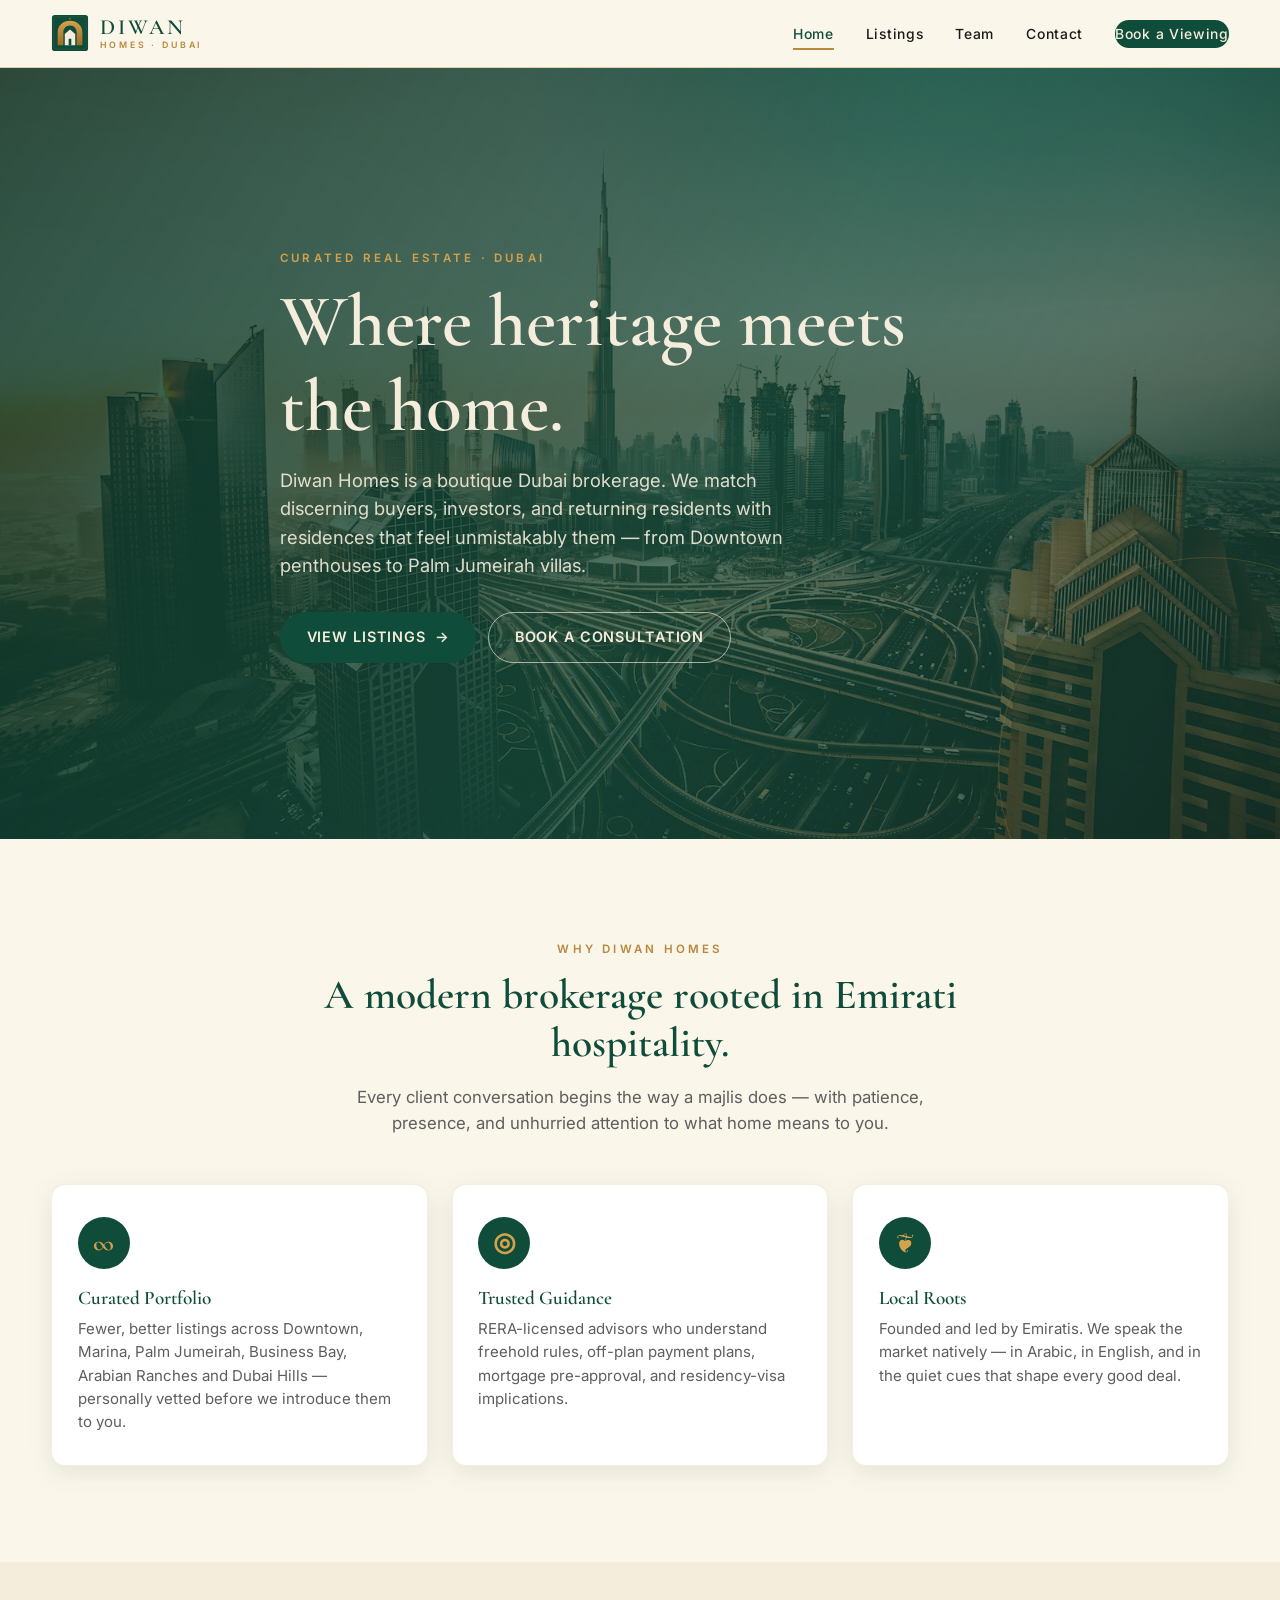
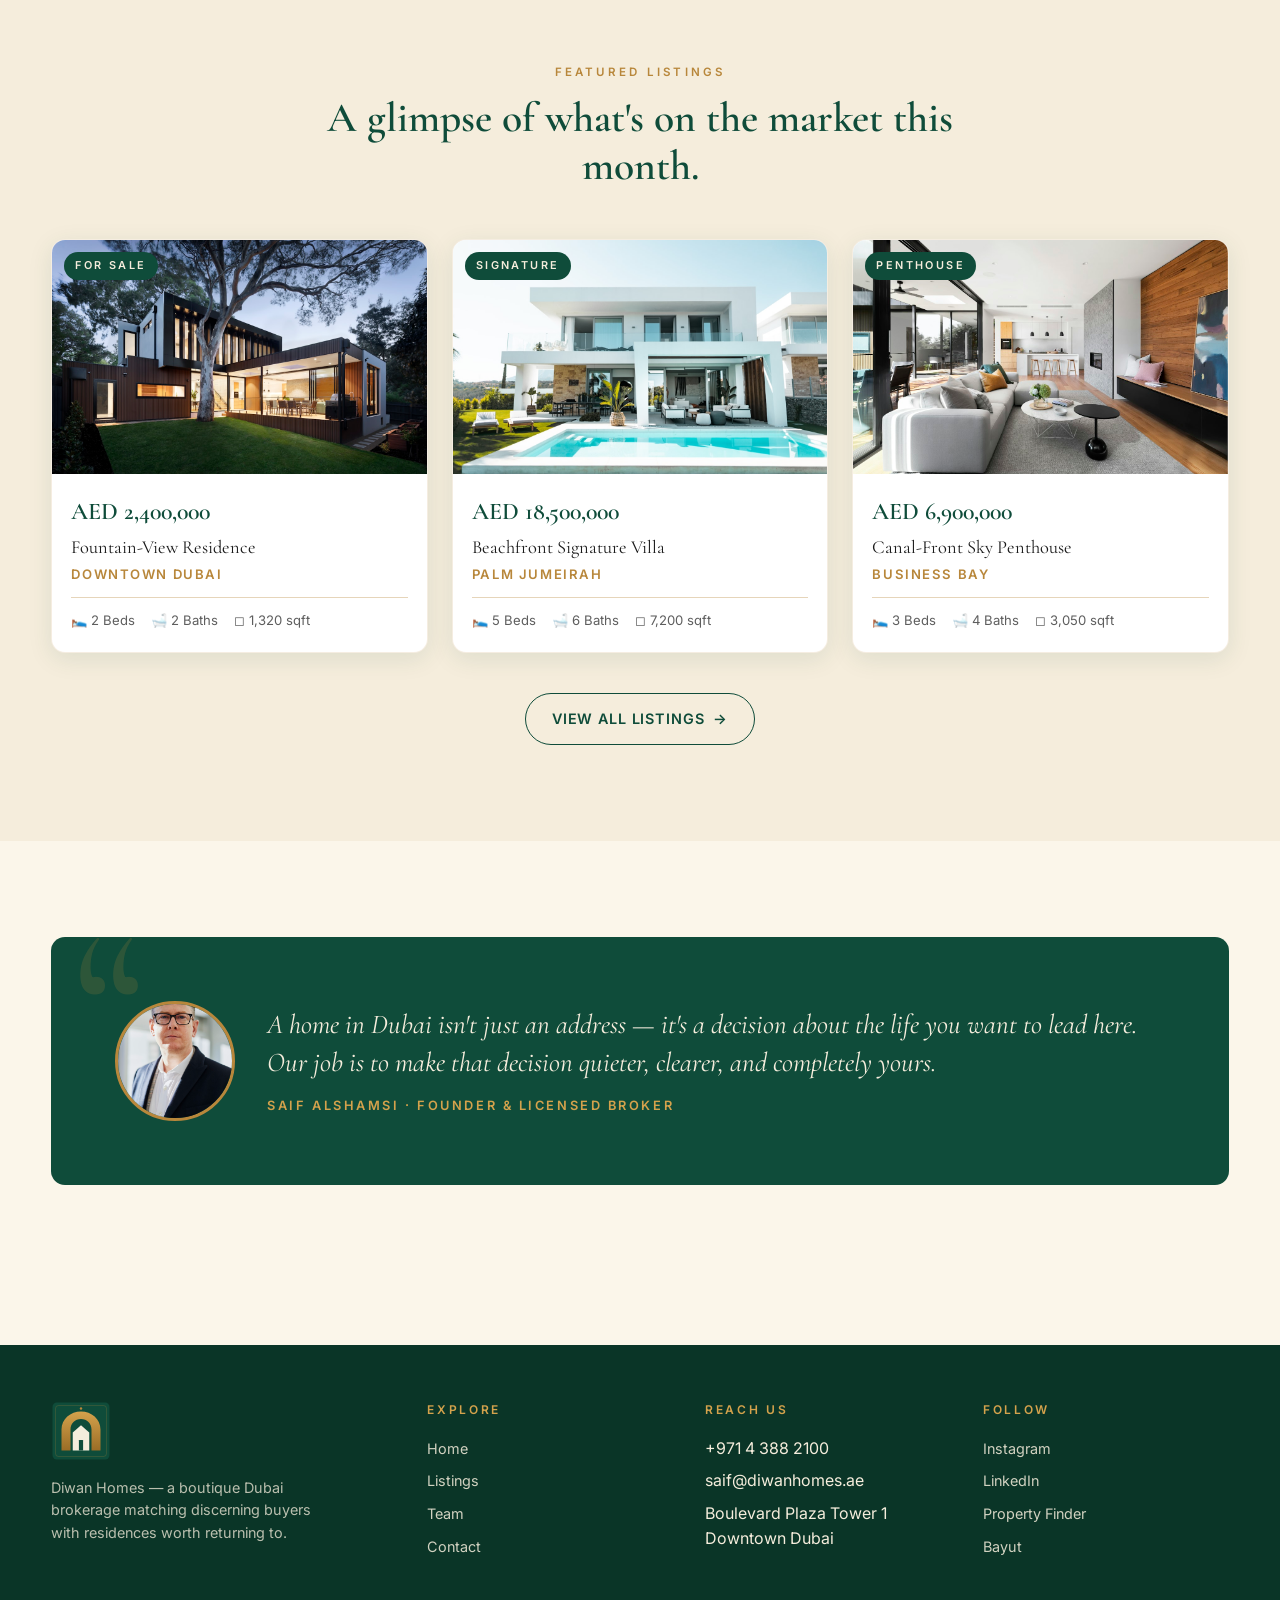
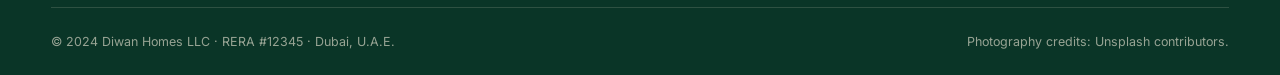
==== index.html @ 39e85931 "Initial commit: Diwan Homes brand identity website Static multi-page site for Real Estate Practice H" ====
<!doctype html>
<html lang="en">
<head>
<meta charset="utf-8">
<meta name="viewport" content="width=device-width, initial-scale=1">
<title>Diwan Homes — Dubai Real Estate | Where Heritage Meets the Home</title>
<meta name="description" content="Diwan Homes is a Dubai-based real estate brokerage curating apartments, villas, and off-plan investments across the Emirate. Founded by Saif Alshamsi.">
<meta property="og:title" content="Diwan Homes — Dubai Real Estate">
<meta property="og:description" content="Curated properties across the Emirate of Dubai.">
<meta property="og:image" content="assets/logo-color.png">
<meta property="og:type" content="website">
<link rel="icon" type="image/svg+xml" href="assets/mark.svg">
<link rel="apple-touch-icon" href="assets/favicon-source.png">
<link rel="preconnect" href="https://fonts.googleapis.com">
<link rel="preconnect" href="https://fonts.gstatic.com" crossorigin>
<link href="https://fonts.googleapis.com/css2?family=Cormorant+Garamond:wght@500;600;700&family=Inter:wght@400;500;600&display=swap" rel="stylesheet">
<link rel="stylesheet" href="css/styles.css">
</head>
<body>

<header class="site-header">
  <div class="container nav">
    <a class="nav-brand" href="index.html">
      <img src="assets/mark.svg" alt="">
      <span class="stack">
        <span>DIWAN</span>
        <span class="sub">Homes &middot; Dubai</span>
      </span>
    </a>
    <button class="nav-toggle" aria-label="Toggle navigation" aria-expanded="false"><span></span></button>
    <ul class="nav-links">
      <li><a href="index.html">Home</a></li>
      <li><a href="listings.html">Listings</a></li>
      <li><a href="team.html">Team</a></li>
      <li><a href="contact.html">Contact</a></li>
      <li><a class="nav-cta" href="contact.html">Book a Viewing</a></li>
    </ul>
  </div>
</header>

<!-- HERO -->
<section class="hero">
  <div class="container hero-inner">
    <span class="eyebrow">Curated Real Estate &middot; Dubai</span>
    <h1>Where heritage meets the home.</h1>
    <p>Diwan Homes is a boutique Dubai brokerage. We match discerning buyers, investors, and returning residents with residences that feel unmistakably them &mdash; from Downtown penthouses to Palm Jumeirah villas.</p>
    <div class="hero-ctas">
      <a class="btn btn-primary" href="listings.html">View Listings <span class="arrow">&rarr;</span></a>
      <a class="btn btn-ghost" href="contact.html">Book a Consultation</a>
    </div>
  </div>
</section>

<!-- VALUE PROPS -->
<section>
  <div class="container">
    <div class="section-title">
      <span class="eyebrow">Why Diwan Homes</span>
      <h2>A modern brokerage rooted in Emirati hospitality.</h2>
      <p>Every client conversation begins the way a majlis does &mdash; with patience, presence, and unhurried attention to what home means to you.</p>
    </div>
    <div class="value-grid">
      <div class="value-card">
        <div class="icon">&#8734;</div>
        <h3>Curated Portfolio</h3>
        <p>Fewer, better listings across Downtown, Marina, Palm Jumeirah, Business Bay, Arabian Ranches and Dubai Hills &mdash; personally vetted before we introduce them to you.</p>
      </div>
      <div class="value-card">
        <div class="icon">&#9678;</div>
        <h3>Trusted Guidance</h3>
        <p>RERA-licensed advisors who understand freehold rules, off-plan payment plans, mortgage pre-approval, and residency-visa implications.</p>
      </div>
      <div class="value-card">
        <div class="icon">&#10086;</div>
        <h3>Local Roots</h3>
        <p>Founded and led by Emiratis. We speak the market natively &mdash; in Arabic, in English, and in the quiet cues that shape every good deal.</p>
      </div>
    </div>
  </div>
</section>

<!-- FEATURED LISTINGS -->
<section style="background:var(--cream);">
  <div class="container">
    <div class="section-title">
      <span class="eyebrow">Featured Listings</span>
      <h2>A glimpse of what's on the market this month.</h2>
    </div>
    <div class="featured-grid">
      <a class="prop-card" href="listings.html">
        <div class="thumb">
          <span class="tag">For Sale</span>
          <img src="assets/prop-downtown-apt.jpg" alt="Downtown Dubai 2BR apartment">
        </div>
        <div class="body">
          <div class="price">AED 2,400,000</div>
          <div class="title">Fountain-View Residence</div>
          <div class="neighborhood">Downtown Dubai</div>
          <div class="specs"><span>&#128716; 2 Beds</span><span>&#128705; 2 Baths</span><span>&#9723; 1,320 sqft</span></div>
        </div>
      </a>
      <a class="prop-card" href="listings.html">
        <div class="thumb">
          <span class="tag">Signature</span>
          <img src="assets/prop-palm-villa.jpg" alt="Palm Jumeirah 5BR villa">
        </div>
        <div class="body">
          <div class="price">AED 18,500,000</div>
          <div class="title">Beachfront Signature Villa</div>
          <div class="neighborhood">Palm Jumeirah</div>
          <div class="specs"><span>&#128716; 5 Beds</span><span>&#128705; 6 Baths</span><span>&#9723; 7,200 sqft</span></div>
        </div>
      </a>
      <a class="prop-card" href="listings.html">
        <div class="thumb">
          <span class="tag">Penthouse</span>
          <img src="assets/prop-businessbay-penthouse.jpg" alt="Business Bay penthouse">
        </div>
        <div class="body">
          <div class="price">AED 6,900,000</div>
          <div class="title">Canal-Front Sky Penthouse</div>
          <div class="neighborhood">Business Bay</div>
          <div class="specs"><span>&#128716; 3 Beds</span><span>&#128705; 4 Baths</span><span>&#9723; 3,050 sqft</span></div>
        </div>
      </a>
    </div>
    <div style="text-align:center; margin-top:2.5rem;">
      <a class="btn btn-outline" href="listings.html">View All Listings <span class="arrow">&rarr;</span></a>
    </div>
  </div>
</section>

<!-- FOUNDER QUOTE -->
<section>
  <div class="container">
    <div class="quote-block">
      <div class="headshot"><img src="assets/agent-saif.jpg" alt="Saif Alshamsi"></div>
      <div>
        <blockquote>
          A home in Dubai isn't just an address &mdash; it's a decision about the life you want to lead here. Our job is to make that decision quieter, clearer, and completely yours.
        </blockquote>
        <div class="attrib">Saif Alshamsi &middot; Founder &amp; Licensed Broker</div>
      </div>
    </div>
  </div>
</section>

<!-- FOOTER -->
<footer class="site-footer">
  <div class="container">
    <div class="footer-grid">
      <div class="footer-brand">
        <img src="assets/mark.svg" alt="Diwan Homes mark">
        <p>Diwan Homes &mdash; a boutique Dubai brokerage matching discerning buyers with residences worth returning to.</p>
      </div>
      <div class="footer-col">
        <h4>Explore</h4>
        <ul>
          <li><a href="index.html">Home</a></li>
          <li><a href="listings.html">Listings</a></li>
          <li><a href="team.html">Team</a></li>
          <li><a href="contact.html">Contact</a></li>
        </ul>
      </div>
      <div class="footer-col">
        <h4>Reach Us</h4>
        <ul>
          <li>+971 4 388 2100</li>
          <li>saif@diwanhomes.ae</li>
          <li>Boulevard Plaza Tower 1<br>Downtown Dubai</li>
        </ul>
      </div>
      <div class="footer-col">
        <h4>Follow</h4>
        <ul>
          <li><a href="#">Instagram</a></li>
          <li><a href="#">LinkedIn</a></li>
          <li><a href="#">Property Finder</a></li>
          <li><a href="#">Bayut</a></li>
        </ul>
      </div>
    </div>
    <div class="footer-bottom">
      <span>&copy; 2024 Diwan Homes LLC &middot; RERA #12345 &middot; Dubai, U.A.E.</span>
      <span>Photography credits: Unsplash contributors.</span>
    </div>
  </div>
</footer>

<script src="js/main.js"></script>
</body>
</html>
---- css/styles.css ----
/* =====================================================
   Diwan Homes — Dubai
   Design tokens shared with logo and business card
   ===================================================== */
:root{
  --emerald:#0F4C3A;
  --emerald-deep:#0A3527;
  --emerald-soft:#1A6B54;
  --bronze:#B8873B;
  --bronze-light:#D4A24C;
  --cream:#F5EDDC;
  --cream-soft:#FBF6EA;
  --charcoal:#1A1A1A;
  --muted:#5E5E5E;
  --border:rgba(184,135,59,0.35);
  --shadow-soft:0 6px 24px rgba(15,76,58,0.10);
  --shadow-hover:0 14px 40px rgba(15,76,58,0.18);

  --serif:'Cormorant Garamond', Georgia, 'Times New Roman', serif;
  --sans:'Inter', 'Segoe UI', -apple-system, BlinkMacSystemFont, Arial, sans-serif;

  --w-max:1200px;
  --radius:14px;
  --radius-sm:8px;
}

*{ box-sizing:border-box; }
html{ scroll-behavior:smooth; }
body{
  margin:0;
  font-family:var(--sans);
  color:var(--charcoal);
  background:var(--cream-soft);
  line-height:1.55;
  -webkit-font-smoothing:antialiased;
  -moz-osx-font-smoothing:grayscale;
}
img{ max-width:100%; display:block; }
a{ color:inherit; text-decoration:none; }

/* Typography ------------------------------------------------ */
.h-serif{ font-family:var(--serif); font-weight:600; line-height:1.1; letter-spacing:0.005em; }
h1,h2,h3{ font-family:var(--serif); font-weight:600; line-height:1.15; margin:0 0 0.4em; color:var(--emerald); }
h1{ font-size:clamp(2.4rem, 5vw, 4rem); }
h2{ font-size:clamp(1.8rem, 3.5vw, 2.6rem); }
h3{ font-size:1.35rem; color:var(--charcoal); }
p{ margin:0 0 1em; color:var(--muted); }
.eyebrow{
  display:inline-block;
  font-size:0.72rem; letter-spacing:0.28em; text-transform:uppercase;
  color:var(--bronze); font-weight:600; margin-bottom:0.8rem;
}

/* Layout containers ---------------------------------------- */
.container{ width:min(var(--w-max), 92%); margin:0 auto; }
section{ padding:clamp(3.5rem, 8vw, 6rem) 0; }
.section-title{ text-align:center; max-width:640px; margin:0 auto 3rem; }
.section-title p{ font-size:1.05rem; }

/* Buttons --------------------------------------------------- */
.btn{
  display:inline-flex; align-items:center; gap:0.55rem;
  padding:0.85rem 1.6rem;
  font-family:var(--sans); font-weight:600; font-size:0.9rem;
  letter-spacing:0.06em; text-transform:uppercase;
  border-radius:999px; border:1.5px solid transparent;
  cursor:pointer; transition:all 0.25s ease;
  text-decoration:none;
}
.btn-primary{ background:var(--emerald); color:var(--cream); }
.btn-primary:hover{ background:var(--emerald-deep); transform:translateY(-1px); box-shadow:var(--shadow-hover); }
.btn-ghost{ background:transparent; color:var(--cream); border-color:rgba(245,237,220,0.65); }
.btn-ghost:hover{ background:var(--cream); color:var(--emerald); }
.btn-outline{ background:transparent; color:var(--emerald); border-color:var(--emerald); }
.btn-outline:hover{ background:var(--emerald); color:var(--cream); }
.btn .arrow{ display:inline-block; transition:transform 0.2s; }
.btn:hover .arrow{ transform:translateX(3px); }

/* Header / navigation ------------------------------------- */
.site-header{
  position:sticky; top:0; z-index:50;
  background:rgba(251,246,234,0.94);
  backdrop-filter:blur(10px);
  border-bottom:1px solid var(--border);
}
.nav{
  display:flex; justify-content:space-between; align-items:center;
  padding:0.9rem 0;
}
.nav-brand{ display:flex; align-items:center; gap:0.65rem; font-family:var(--serif); font-weight:600; color:var(--emerald); font-size:1.4rem; letter-spacing:0.08em; }
.nav-brand img{ width:38px; height:38px; }
.nav-brand .sub{ font-family:var(--sans); font-size:0.55rem; letter-spacing:0.32em; color:var(--bronze); text-transform:uppercase; font-weight:600; display:block; line-height:1; margin-top:2px; }
.nav-brand .stack{ display:flex; flex-direction:column; line-height:1; }
.nav-brand .stack span:first-child{ font-size:1.35rem; letter-spacing:0.14em; }

.nav-links{ display:flex; gap:2rem; align-items:center; list-style:none; margin:0; padding:0; }
.nav-links a{
  font-size:0.87rem; font-weight:500; letter-spacing:0.05em;
  color:var(--charcoal); position:relative; padding:0.35rem 0;
  transition:color 0.2s;
}
.nav-links a:hover, .nav-links a.active{ color:var(--emerald); }
.nav-links a.active::after{
  content:""; position:absolute; left:0; right:0; bottom:-2px;
  height:2px; background:var(--bronze);
}
.nav-cta{ background:var(--emerald); color:var(--cream) !important; padding:0.6rem 1.25rem; border-radius:999px; }
.nav-cta:hover{ background:var(--emerald-deep); }
.nav-cta::after{ display:none !important; }

.nav-toggle{
  display:none; background:transparent; border:none; cursor:pointer;
  width:44px; height:44px; padding:0; align-items:center; justify-content:center;
}
.nav-toggle span{
  display:block; width:24px; height:2px; background:var(--emerald);
  position:relative; transition:all 0.25s;
}
.nav-toggle span::before, .nav-toggle span::after{
  content:""; position:absolute; left:0; width:24px; height:2px; background:var(--emerald);
  transition:all 0.25s;
}
.nav-toggle span::before{ top:-7px; }
.nav-toggle span::after{ top:7px; }
.nav-toggle.open span{ background:transparent; }
.nav-toggle.open span::before{ top:0; transform:rotate(45deg); }
.nav-toggle.open span::after{ top:0; transform:rotate(-45deg); }

/* Hero ------------------------------------------------------ */
.hero{
  position:relative;
  min-height:82vh;
  display:flex; align-items:center;
  color:var(--cream);
  background:
    linear-gradient(120deg, rgba(10,53,39,0.86) 0%, rgba(15,76,58,0.72) 55%, rgba(10,53,39,0.6) 100%),
    url('../assets/hero-dubai.jpg') center/cover no-repeat;
  overflow:hidden;
}
.hero::after{
  content:""; position:absolute; right:-140px; bottom:-140px;
  width:420px; height:420px; border:1px solid rgba(184,135,59,0.25);
  border-radius:50%;
}
.hero-inner{ position:relative; z-index:2; max-width:720px; padding:5rem 0; }
.hero .eyebrow{ color:var(--bronze-light); }
.hero h1{ color:var(--cream); font-size:clamp(2.6rem, 6vw, 4.6rem); margin-bottom:1rem; }
.hero p{ color:rgba(245,237,220,0.9); font-size:1.15rem; max-width:520px; margin-bottom:2rem; }
.hero-ctas{ display:flex; gap:0.75rem; flex-wrap:wrap; }

/* Value props (Home) -------------------------------------- */
.value-grid{
  display:grid; grid-template-columns:repeat(3, 1fr); gap:1.5rem;
}
.value-card{
  background:#fff; border-radius:var(--radius);
  padding:2rem 1.6rem; box-shadow:var(--shadow-soft);
  border:1px solid rgba(184,135,59,0.15);
  transition:transform 0.25s, box-shadow 0.25s;
}
.value-card:hover{ transform:translateY(-4px); box-shadow:var(--shadow-hover); }
.value-card .icon{
  width:52px; height:52px; border-radius:50%;
  background:var(--emerald); color:var(--bronze-light);
  display:grid; place-items:center; margin-bottom:1.1rem;
  font-family:var(--serif); font-size:1.6rem; font-weight:600;
}
.value-card h3{ color:var(--emerald); margin-bottom:0.5rem; font-size:1.2rem; }
.value-card p{ font-size:0.94rem; margin:0; }

/* Featured listings strip (Home) --------------------------- */
.featured-grid{
  display:grid; grid-template-columns:repeat(3, 1fr); gap:1.5rem;
}

/* Property card (Home + Listings) -------------------------- */
.prop-card{
  background:#fff; border-radius:var(--radius); overflow:hidden;
  box-shadow:var(--shadow-soft);
  display:flex; flex-direction:column;
  transition:transform 0.25s, box-shadow 0.25s;
  border:1px solid rgba(184,135,59,0.15);
}
.prop-card:hover{ transform:translateY(-4px); box-shadow:var(--shadow-hover); }
.prop-card .thumb{
  aspect-ratio:16/10; overflow:hidden; background:#eee; position:relative;
}
.prop-card .thumb img{ width:100%; height:100%; object-fit:cover; transition:transform 0.5s; }
.prop-card:hover .thumb img{ transform:scale(1.05); }
.prop-card .tag{
  position:absolute; top:12px; left:12px;
  background:var(--emerald); color:var(--cream);
  font-size:0.68rem; letter-spacing:0.22em; text-transform:uppercase;
  padding:0.35rem 0.7rem; border-radius:999px; font-weight:600;
}
.prop-card .body{ padding:1.2rem 1.2rem 1.4rem; }
.prop-card .price{
  font-family:var(--serif); font-size:1.5rem; color:var(--emerald);
  font-weight:600; margin-bottom:0.2rem;
}
.prop-card .title{ font-family:var(--serif); font-size:1.15rem; color:var(--charcoal); margin-bottom:0.15rem; }
.prop-card .neighborhood{ font-size:0.82rem; color:var(--bronze); letter-spacing:0.12em; text-transform:uppercase; font-weight:600; margin-bottom:0.75rem; }
.prop-card .specs{ display:flex; gap:1rem; font-size:0.82rem; color:var(--muted); border-top:1px solid var(--border); padding-top:0.75rem; }
.prop-card .specs span{ display:inline-flex; align-items:center; gap:0.3rem; }

/* Quote block (Home) --------------------------------------- */
.quote-block{
  background:var(--emerald); color:var(--cream); border-radius:var(--radius);
  padding:clamp(2.5rem, 5vw, 4rem);
  display:grid; grid-template-columns:auto 1fr; gap:2rem; align-items:center;
  position:relative; overflow:hidden;
}
.quote-block::before{
  content:"\201C"; position:absolute; top:-40px; left:20px;
  font-family:var(--serif); font-size:14rem; color:var(--bronze); opacity:0.18;
  line-height:1;
}
.quote-block .headshot{
  width:120px; height:120px; border-radius:50%; overflow:hidden;
  border:3px solid var(--bronze);
}
.quote-block .headshot img{ width:100%; height:100%; object-fit:cover; }
.quote-block blockquote{
  margin:0; font-family:var(--serif); font-size:clamp(1.3rem, 2.4vw, 1.7rem);
  font-style:italic; line-height:1.4; color:var(--cream);
}
.quote-block .attrib{
  margin-top:0.9rem; font-family:var(--sans); font-size:0.8rem;
  letter-spacing:0.2em; text-transform:uppercase; color:var(--bronze-light);
  font-style:normal; font-weight:600;
}

/* Listings filter chips ----------------------------------- */
.filter-bar{
  display:flex; flex-wrap:wrap; gap:0.5rem; justify-content:center;
  margin-bottom:2.5rem;
}
.chip{
  padding:0.55rem 1.2rem; border-radius:999px;
  border:1.5px solid var(--emerald); background:transparent;
  font-family:var(--sans); font-size:0.82rem; font-weight:600;
  letter-spacing:0.08em; text-transform:uppercase; color:var(--emerald);
  cursor:pointer; transition:all 0.2s;
}
.chip:hover{ background:var(--emerald); color:var(--cream); }
.chip.active{ background:var(--emerald); color:var(--cream); }
.listings-grid{
  display:grid; grid-template-columns:repeat(3, 1fr); gap:1.5rem;
}

/* Team ----------------------------------------------------- */
.team-header{
  display:grid; grid-template-columns:280px 1fr; gap:3rem; align-items:center;
  background:#fff; border-radius:var(--radius); padding:2.5rem;
  box-shadow:var(--shadow-soft); border:1px solid rgba(184,135,59,0.15);
  margin-bottom:3rem;
}
.team-header .avatar{
  width:240px; height:240px; border-radius:50%; overflow:hidden;
  border:4px solid var(--bronze);
}
.team-header .avatar img{ width:100%; height:100%; object-fit:cover; }
.team-header .role{ color:var(--bronze); letter-spacing:0.2em; text-transform:uppercase; font-size:0.85rem; font-weight:600; margin-bottom:0.5rem; }
.team-header h2{ margin-top:0; }
.team-header .credentials{ display:flex; flex-wrap:wrap; gap:0.5rem; margin-top:1rem; }
.team-header .badge{
  padding:0.35rem 0.85rem; background:var(--cream); color:var(--emerald);
  font-size:0.75rem; letter-spacing:0.1em; text-transform:uppercase; font-weight:600;
  border-radius:999px; border:1px solid var(--border);
}

.team-grid{ display:grid; grid-template-columns:repeat(2, 1fr); gap:1.5rem; }
.team-card{
  background:#fff; border-radius:var(--radius); padding:2rem;
  box-shadow:var(--shadow-soft); border:1px solid rgba(184,135,59,0.15);
  display:flex; gap:1.5rem; align-items:center;
}
.team-card .avatar{ width:110px; height:110px; border-radius:50%; overflow:hidden; border:3px solid var(--bronze); flex:0 0 110px; }
.team-card .avatar img{ width:100%; height:100%; object-fit:cover; }
.team-card h3{ margin:0 0 0.15rem; color:var(--emerald); }
.team-card .role{ color:var(--bronze); font-size:0.75rem; letter-spacing:0.16em; text-transform:uppercase; font-weight:600; margin-bottom:0.6rem; }
.team-card p{ font-size:0.9rem; margin:0; }

/* Contact -------------------------------------------------- */
.contact-grid{
  display:grid; grid-template-columns:1fr 1.1fr; gap:3rem;
  align-items:start;
}
.contact-info{ }
.contact-block{ margin-bottom:1.8rem; }
.contact-block .label{
  font-size:0.7rem; letter-spacing:0.28em; text-transform:uppercase;
  color:var(--bronze); font-weight:600; margin-bottom:0.4rem;
}
.contact-block .val{
  font-family:var(--serif); font-size:1.3rem; color:var(--charcoal);
}
.map-embed{
  border-radius:var(--radius); overflow:hidden; margin-top:1.5rem;
  border:1px solid var(--border); box-shadow:var(--shadow-soft);
}
.map-embed iframe{ display:block; width:100%; height:260px; border:0; }

.contact-form{
  background:#fff; border-radius:var(--radius); padding:2.2rem;
  box-shadow:var(--shadow-soft); border:1px solid rgba(184,135,59,0.15);
}
.contact-form h3{ color:var(--emerald); }
.form-row{ display:grid; grid-template-columns:1fr 1fr; gap:1rem; }
.form-field{ margin-bottom:1.1rem; }
.form-field label{
  display:block; font-size:0.72rem; letter-spacing:0.18em; text-transform:uppercase;
  color:var(--bronze); font-weight:600; margin-bottom:0.4rem;
}
.form-field input, .form-field textarea, .form-field select{
  width:100%; padding:0.75rem 0.9rem;
  border:1.5px solid var(--border); border-radius:var(--radius-sm);
  font-family:var(--sans); font-size:0.95rem; color:var(--charcoal);
  background:var(--cream-soft); transition:border-color 0.2s, background 0.2s;
}
.form-field input:focus, .form-field textarea:focus, .form-field select:focus{
  outline:none; border-color:var(--emerald); background:#fff;
}
.form-field textarea{ min-height:110px; resize:vertical; }

.form-status{
  margin-top:1rem; padding:0.85rem 1rem; border-radius:var(--radius-sm);
  background:var(--emerald); color:var(--cream); font-size:0.9rem;
  display:none;
}
.form-status.show{ display:block; }

/* Footer --------------------------------------------------- */
.site-footer{
  background:var(--emerald-deep); color:var(--cream);
  padding:3.5rem 0 1.5rem;
  margin-top:4rem;
}
.footer-grid{
  display:grid; grid-template-columns:1.4fr 1fr 1fr 1fr; gap:2rem;
  margin-bottom:2.5rem;
}
.footer-brand img{ width:60px; height:60px; margin-bottom:1rem; }
.footer-brand p{ color:rgba(245,237,220,0.75); font-size:0.9rem; max-width:280px; }
.footer-col h4{
  font-family:var(--sans); font-size:0.75rem; letter-spacing:0.22em;
  text-transform:uppercase; color:var(--bronze-light); font-weight:600;
  margin:0 0 1rem;
}
.footer-col ul{ list-style:none; padding:0; margin:0; }
.footer-col li{ margin-bottom:0.5rem; }
.footer-col a{ color:rgba(245,237,220,0.85); font-size:0.9rem; transition:color 0.2s; }
.footer-col a:hover{ color:var(--bronze-light); }
.footer-bottom{
  border-top:1px solid rgba(245,237,220,0.15);
  padding-top:1.5rem;
  display:flex; justify-content:space-between; flex-wrap:wrap; gap:1rem;
  font-size:0.78rem; color:rgba(245,237,220,0.6);
}

/* Responsive ---------------------------------------------- */
@media (max-width: 900px){
  .value-grid,
  .featured-grid,
  .listings-grid{ grid-template-columns:repeat(2, 1fr); }
  .team-header{ grid-template-columns:1fr; text-align:center; }
  .team-header .avatar{ margin:0 auto; }
  .team-header .credentials{ justify-content:center; }
  .team-grid{ grid-template-columns:1fr; }
  .contact-grid{ grid-template-columns:1fr; gap:2rem; }
  .quote-block{ grid-template-columns:1fr; text-align:center; }
  .quote-block .headshot{ margin:0 auto; }
  .footer-grid{ grid-template-columns:1fr 1fr; }
}
@media (max-width: 640px){
  .nav-links{
    position:fixed; top:66px; left:0; right:0;
    flex-direction:column; gap:0.5rem;
    background:var(--cream-soft);
    padding:1.5rem 5%;
    border-bottom:1px solid var(--border);
    box-shadow:var(--shadow-soft);
    transform:translateY(-120%); transition:transform 0.3s ease;
  }
  .nav-links.open{ transform:translateY(0); }
  .nav-links a{ padding:0.75rem 0; width:100%; border-bottom:1px solid var(--border); }
  .nav-links a:last-child{ border-bottom:none; }
  .nav-toggle{ display:inline-flex; }

  .value-grid,
  .featured-grid,
  .listings-grid{ grid-template-columns:1fr; }
  .form-row{ grid-template-columns:1fr; }
  .footer-grid{ grid-template-columns:1fr; }
  .hero{ min-height:70vh; }
  .team-card{ flex-direction:column; text-align:center; }
}
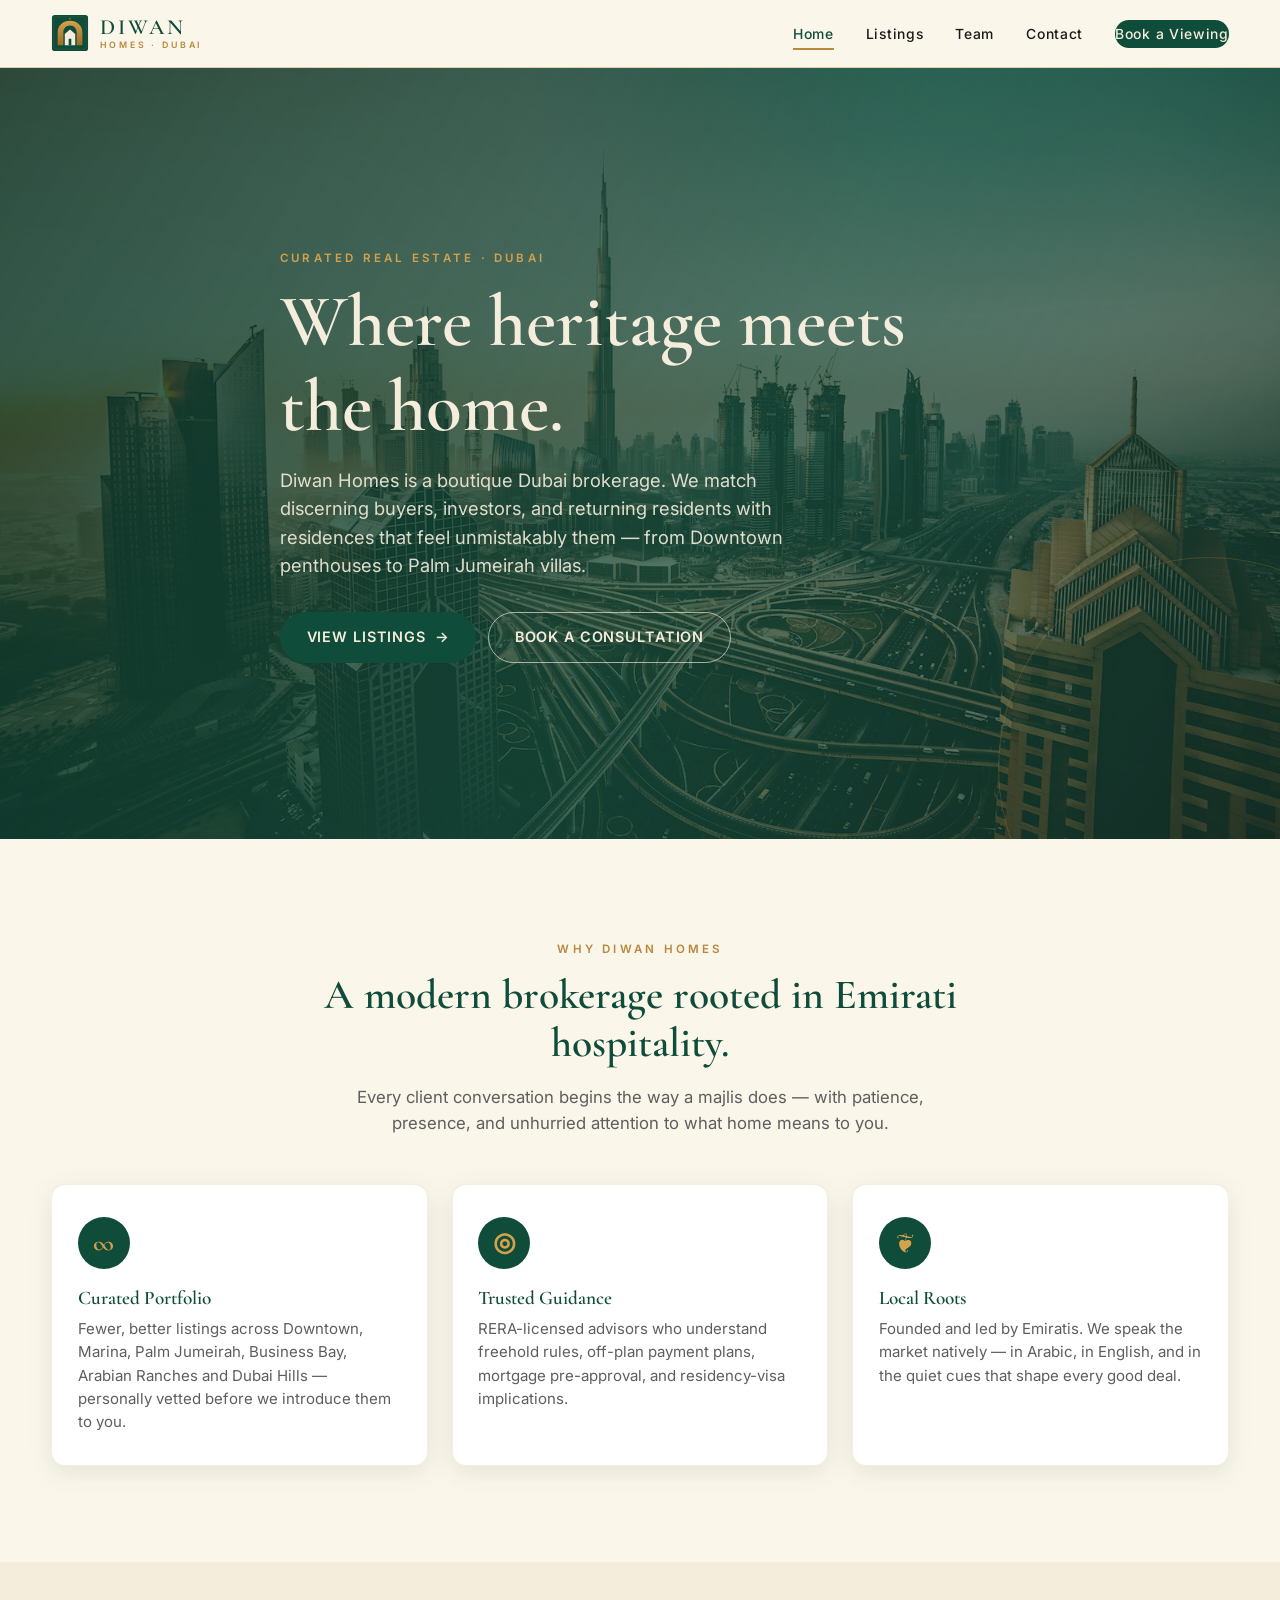
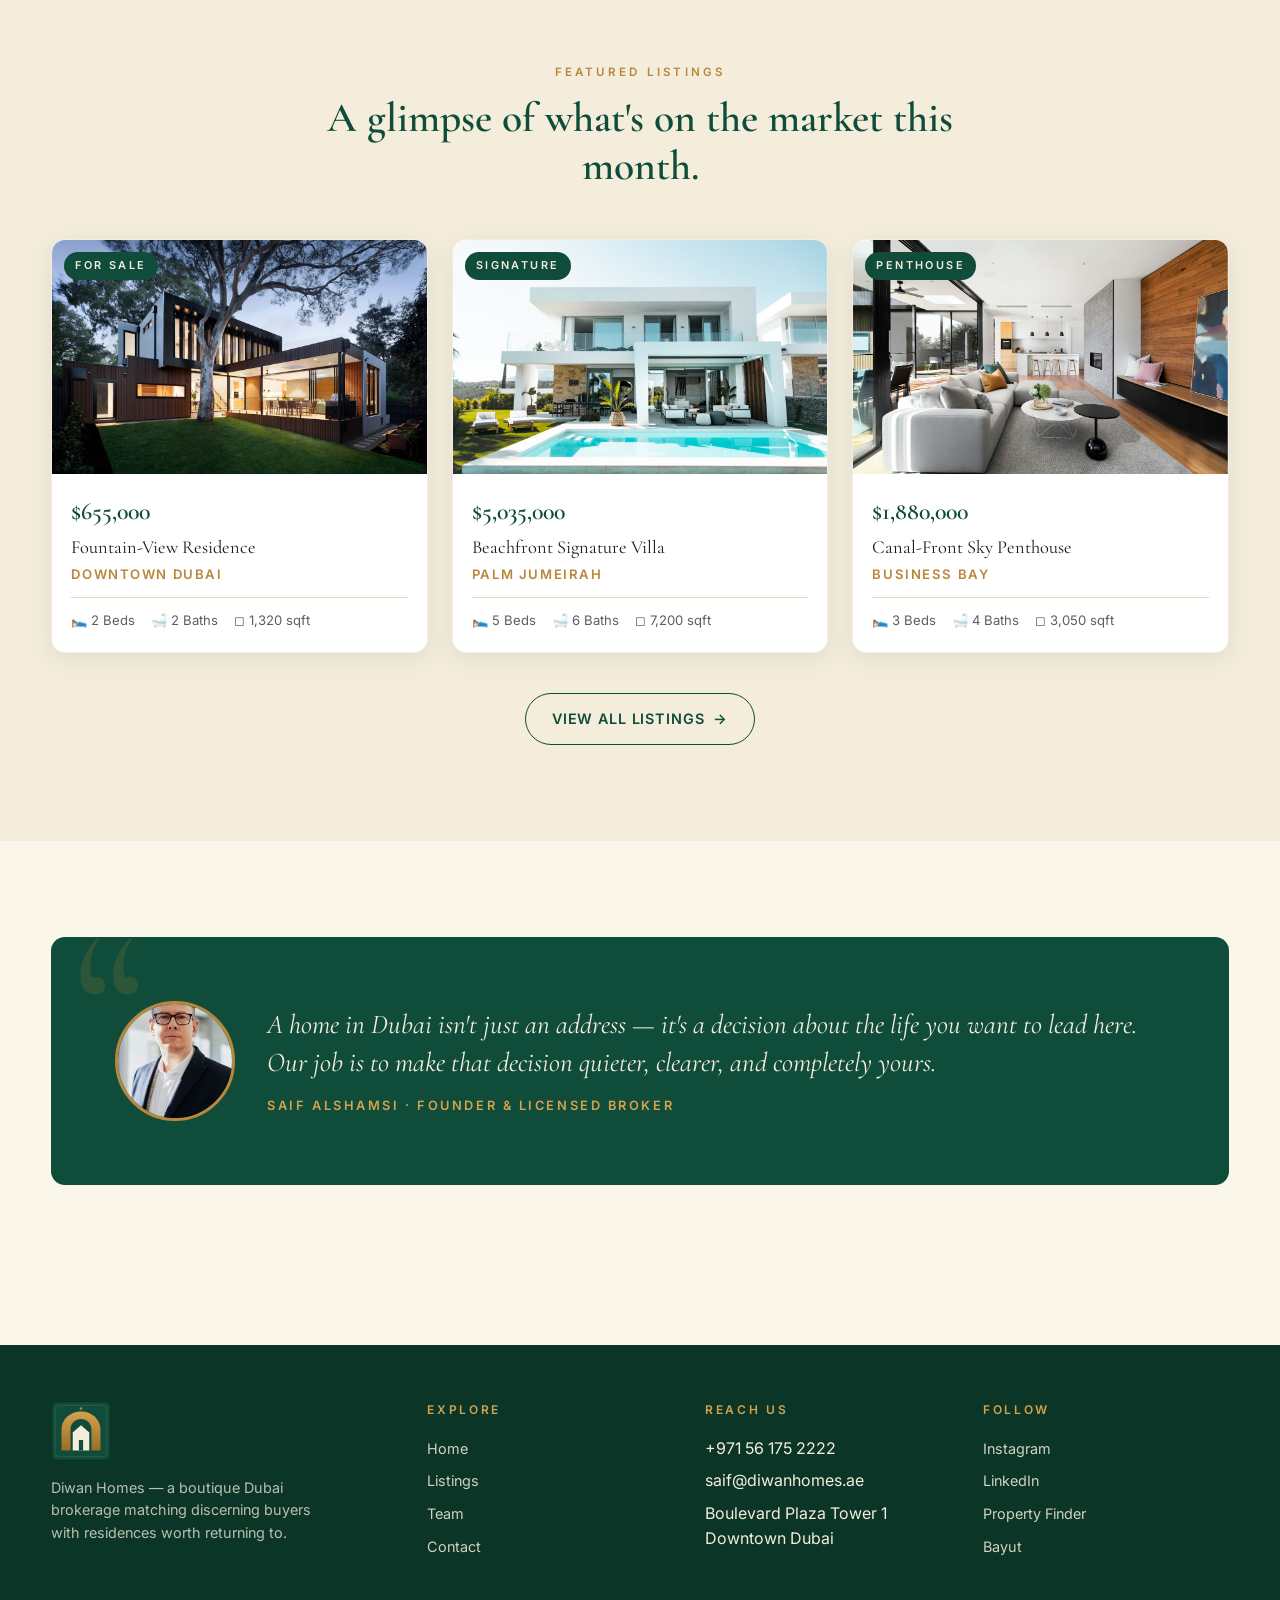
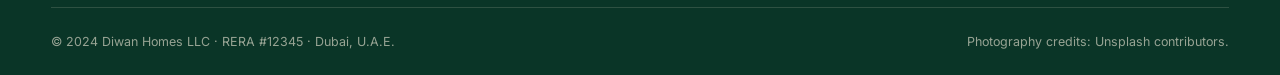
==== commit 99a6d6d6: "Convert prices to USD and consolidate contact number - All property prices shown in USD (converted f" ====
--- a/index.html
+++ b/index.html
@@ -93,7 +93,7 @@
           <img src="assets/prop-downtown-apt.jpg" alt="Downtown Dubai 2BR apartment">
         </div>
         <div class="body">
-          <div class="price">AED 2,400,000</div>
+          <div class="price">$655,000</div>
           <div class="title">Fountain-View Residence</div>
           <div class="neighborhood">Downtown Dubai</div>
           <div class="specs"><span>&#128716; 2 Beds</span><span>&#128705; 2 Baths</span><span>&#9723; 1,320 sqft</span></div>
@@ -105,7 +105,7 @@
           <img src="assets/prop-palm-villa.jpg" alt="Palm Jumeirah 5BR villa">
         </div>
         <div class="body">
-          <div class="price">AED 18,500,000</div>
+          <div class="price">$5,035,000</div>
           <div class="title">Beachfront Signature Villa</div>
           <div class="neighborhood">Palm Jumeirah</div>
           <div class="specs"><span>&#128716; 5 Beds</span><span>&#128705; 6 Baths</span><span>&#9723; 7,200 sqft</span></div>
@@ -117,7 +117,7 @@
           <img src="assets/prop-businessbay-penthouse.jpg" alt="Business Bay penthouse">
         </div>
         <div class="body">
-          <div class="price">AED 6,900,000</div>
+          <div class="price">$1,880,000</div>
           <div class="title">Canal-Front Sky Penthouse</div>
           <div class="neighborhood">Business Bay</div>
           <div class="specs"><span>&#128716; 3 Beds</span><span>&#128705; 4 Baths</span><span>&#9723; 3,050 sqft</span></div>
@@ -165,7 +165,7 @@
       <div class="footer-col">
         <h4>Reach Us</h4>
         <ul>
-          <li>+971 4 388 2100</li>
+          <li>+971 56 175 2222</li>
           <li>saif@diwanhomes.ae</li>
           <li>Boulevard Plaza Tower 1<br>Downtown Dubai</li>
         </ul>
